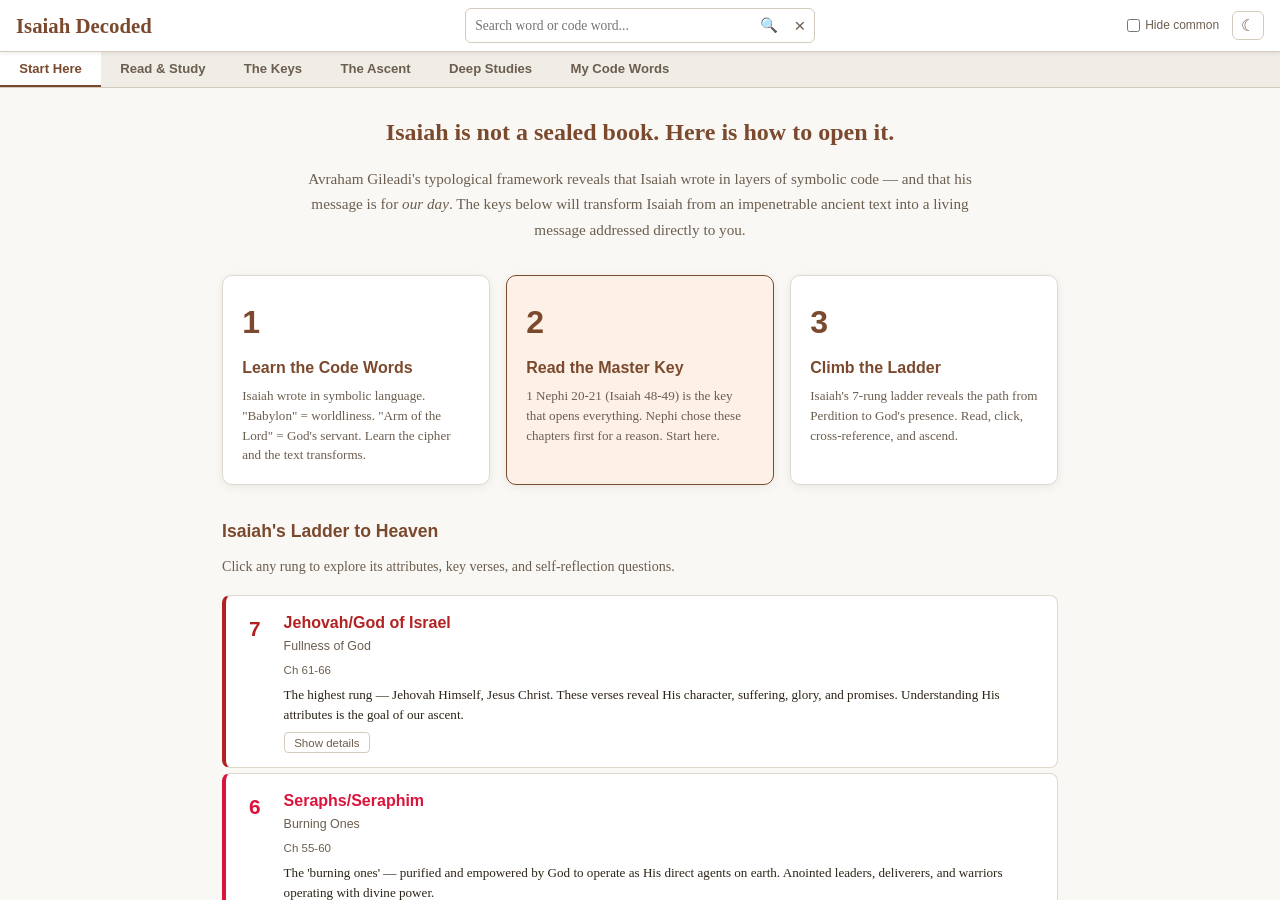
==== index.html @ 514c0305 "Add mobile responsive layout with slide-up sidebar - Sidebar becomes a slide-up panel from bottom on" ====
<!DOCTYPE html>
<html lang="en">
<head>
  <meta charset="UTF-8">
  <meta name="viewport" content="width=device-width, initial-scale=1.0">
  <title>Isaiah Decoded - Interactive Study Tool</title>
  <link rel="stylesheet" href="styles.css">
</head>
<body>
  <header>
    <div class="header-left">
      <h1>Isaiah Decoded</h1>
    </div>
    <div class="header-center">
      <div class="search-box">
        <input type="text" id="searchInput" placeholder="Search word or code word..." autocomplete="off">
        <button id="searchBtn" title="Search">&#x1F50D;</button>
        <button id="clearSearchBtn" title="Clear" class="clear-btn">&times;</button>
      </div>
    </div>
    <div class="header-right">
      <label class="toggle-label"><input type="checkbox" id="hideCommonWords"> Hide common</label>
      <button id="darkModeBtn" title="Toggle dark mode">&#x263E;</button>
    </div>
  </header>

  <nav class="tab-bar">
    <button class="tab-btn active" data-tab="start">Start Here</button>
    <button class="tab-btn" data-tab="study">Read & Study</button>
    <button class="tab-btn" data-tab="keys">The Keys</button>
    <button class="tab-btn" data-tab="ascent">The Ascent</button>
    <button class="tab-btn" data-tab="deep">Deep Studies</button>
    <button class="tab-btn" data-tab="codewords">My Code Words</button>
  </nav>

  <!-- ===== TAB 1: START HERE ===== -->
  <div class="tab-content" id="tab-start">
    <div class="start-container">
      <div class="welcome-hero">
        <h2>Isaiah is not a sealed book. Here is how to open it.</h2>
        <p>Avraham Gileadi's typological framework reveals that Isaiah wrote in layers of symbolic code — and that his message is for <em>our day</em>. The keys below will transform Isaiah from an impenetrable ancient text into a living message addressed directly to you.</p>
      </div>

      <div class="path-cards">
        <a href="#keys/decoder" class="path-card">
          <div class="pc-number">1</div>
          <div class="pc-title">Learn the Code Words</div>
          <div class="pc-desc">Isaiah wrote in symbolic language. "Babylon" = worldliness. "Arm of the Lord" = God's servant. Learn the cipher and the text transforms.</div>
        </a>
        <a href="#keys/master" class="path-card highlight-card">
          <div class="pc-number">2</div>
          <div class="pc-title">Read the Master Key</div>
          <div class="pc-desc">1 Nephi 20-21 (Isaiah 48-49) is the key that opens everything. Nephi chose these chapters first for a reason. Start here.</div>
        </a>
        <a href="#study" class="path-card">
          <div class="pc-number">3</div>
          <div class="pc-title">Climb the Ladder</div>
          <div class="pc-desc">Isaiah's 7-rung ladder reveals the path from Perdition to God's presence. Read, click, cross-reference, and ascend.</div>
        </a>
      </div>

      <h3 class="section-title">Isaiah's Ladder to Heaven</h3>
      <p class="section-desc">Click any rung to explore its attributes, key verses, and self-reflection questions.</p>
      <div id="ladderContainer"></div>

      <div class="reading-order">
        <h3 class="section-title">Suggested Reading Order</h3>
        <ol>
          <li><a href="#study/ch/48"><strong>Isaiah 48-49</strong></a> — The Master Key (read with <a href="#keys/master">1 Nephi 20-21 annotations</a>)</li>
          <li><a href="#study/ch/1"><strong>Isaiah 1 and 6</strong></a> — The indictment and the throne vision</li>
          <li><a href="#study/ch/53"><strong>Isaiah 53</strong></a> — The suffering Servant / Atonement</li>
          <li><a href="#study/ch/48"><strong>The rest of Rung 5</strong></a> (Ch 48-54) — The Servant Songs and gathering</li>
          <li><strong>Expand outward</strong> from Rung 5 — forward to Rungs 6-7, backward to Rungs 4-1</li>
        </ol>
      </div>
    </div>
  </div>

  <!-- ===== TAB 2: READ & STUDY ===== -->
  <div class="tab-content" id="tab-study" style="display:none;">
    <div class="study-layout">
      <nav class="chapter-nav">
        <div class="nav-header">Ch</div>
        <div id="chapterList" class="chapter-list"></div>
      </nav>
      <main id="readingPanel" class="reading-panel">
        <h2 id="chapterTitle" class="chapter-title">Isaiah 1</h2>
        <div id="rungBadge" class="rung-badge" style="display:none;"></div>
        <div id="versesContainer" class="verses-container"></div>
        <div id="highlightToolbar" class="highlight-toolbar"></div>
      </main>
      <div class="sidebar-resize-handle" id="sidebarResizeHandle"></div>
      <aside class="concordance-panel" id="concordancePanelAside">
        <div class="sidebar-tabs">
          <button class="sidebar-tab active" data-panel="concordance" onclick="switchSidebarTab('concordance')">Concordance</button>
          <button class="sidebar-tab" data-panel="groups" onclick="switchSidebarTab('groups')">Groups</button>
          <button class="sidebar-tab" data-panel="codewords" onclick="switchSidebarTab('codewords')">Code Words</button>
        </div>
        <div id="sidebarConcordance" class="sidebar-panel-content">
          <div id="concordanceIntro" class="concordance-intro">
            <p>Click any <strong>word</strong> to find every occurrence in Isaiah.</p>
            <p>Click a <strong>verse number</strong> to see cross-references.</p>
          </div>
          <div id="concordanceResults" class="concordance-results" style="display:none;">
            <div class="results-summary">
              <span id="resultWord" class="result-word"></span>
              <span id="resultCount" class="result-count"></span>
            </div>
            <div id="resultsList" class="results-list"></div>
          </div>
        </div>
        <div id="sidebarGroups" class="sidebar-panel-content" style="display:none;">
          <div id="grouperPanel" class="grouper-panel"></div>
        </div>
        <div id="sidebarCodeWords" class="sidebar-panel-content" style="display:none;">
          <div id="sidebarCodeWordsContent"></div>
        </div>
      </aside>
    </div>
  </div>

  <!-- ===== TAB 3: THE KEYS ===== -->
  <div class="tab-content" id="tab-keys" style="display:none;">
    <div class="keys-nav">
      <button class="keys-btn active" data-section="master" onclick="showKeysSection('master')">The Master Key</button>
      <button class="keys-btn" data-section="howto" onclick="showKeysSection('howto')">How to Read Isaiah</button>
      <button class="keys-btn" data-section="kings" onclick="showKeysSection('kings')">Kings & Queens</button>
      <button class="keys-btn" data-section="decoder" onclick="showKeysSection('decoder')">Code Words</button>
      <button class="keys-btn" data-section="mynotes" onclick="showKeysSection('mynotes')">My Keys & Notes</button>
    </div>
    <div class="keys-content">
      <div id="keys-master" class="keys-section"></div>
      <div id="keys-howto" class="keys-section" style="display:none;"></div>
      <div id="keys-kings" class="keys-section" style="display:none;"></div>
      <div id="keys-decoder" class="keys-section" style="display:none;"></div>
      <div id="keys-mynotes" class="keys-section" style="display:none;"></div>
    </div>
  </div>

  <!-- ===== TAB 4: THE ASCENT ===== -->
  <div class="tab-content" id="tab-ascent" style="display:none;">
    <div class="ascent-container">
      <h2 class="ascent-title">The Code of Spiritual Ascension</h2>
      <p class="ascent-subtitle">Three parallel paths to the top of Isaiah's Ladder: the Covenant Path, the Beatitudes, and the Christlike Attributes of D&C 4:6. They are the same ascending path from different angles.</p>
      <div id="ascentContainer"></div>
    </div>
  </div>

  <!-- ===== TAB 5: DEEP STUDIES ===== -->
  <div class="tab-content" id="tab-deep" style="display:none;">
    <div class="deep-container">
      <h2 class="deep-title">Deep Studies</h2>
      <p class="deep-subtitle">Thematic explorations of Isaiah's major teachings. Click to expand.</p>
      <div id="studiesContainer"></div>
    </div>
  </div>

  <!-- ===== TAB 6: MY CODE WORDS ===== -->
  <div class="tab-content" id="tab-codewords" style="display:none;">
    <div class="codewords-container">
      <h2 class="cw-title">My Code Words</h2>
      <p class="cw-subtitle">Manage code word substitutions. When "Decode" is active in the Read & Study tab, these words are replaced in the scripture text with their decoded meanings. Custom entries override Gileadi defaults.</p>
      <div id="codeWordsTabContent"></div>
    </div>
  </div>

  <!-- Mobile sidebar toggle -->
  <button id="mobileSidebarBtn" onclick="toggleMobileSidebar()" title="Open sidebar" style="display:none;position:fixed;bottom:12px;right:12px;z-index:600;width:50px;height:50px;border-radius:50%;background:#7b4a2e;color:#fff;border:none;box-shadow:0 3px 12px rgba(0,0,0,0.3);cursor:pointer;font-size:1.3rem;align-items:center;justify-content:center;">&#9776;</button>

  <!-- Scripts -->
  <script src="data/isaiah-data.js"></script>
  <script src="data/code-words.js"></script>
  <script src="data/ladder.js"></script>
  <script src="data/ascent.js"></script>
  <script src="data/kings-queens.js"></script>
  <script src="data/cross-refs.js"></script>
  <script src="data/studies.js"></script>
  <script src="data/default-highlights.js"></script>
  <script src="modules/tab-router.js"></script>
  <script src="modules/concordance.js"></script>
  <script src="modules/code-overlay.js"></script>
  <script src="modules/ladder-viz.js"></script>
  <script src="modules/ascent-viz.js"></script>
  <script src="modules/study-renderer.js"></script>
  <script src="modules/highlighter.js"></script>
  <script src="modules/grouper.js"></script>
  <script src="modules/decoder.js"></script>
  <script src="app.js"></script>
</body>
</html>
---- styles.css ----
/* ===== RESET & CSS VARIABLES ===== */
*, *::before, *::after { box-sizing: border-box; margin: 0; padding: 0; }

:root {
  --bg: #faf8f5; --bg-panel: #ffffff; --bg-nav: #f0ece6; --bg-hover: #e8e2d8;
  --bg-active: #d4cbbf; --bg-highlight: #fff3cd; --bg-result-hover: #f5f0e8;
  --text: #2c2417; --text-muted: #6b5e4f; --text-verse-num: #8b7355;
  --border: #d4cbbf; --accent: #7b4a2e; --accent-light: #a06840; --accent-bg: #fdf0e6;
  --word-hover: #e8d5c0; --word-active: #d4a574; --word-highlight: #f0c87030;
  --scrollbar: #c4b8a8; --shadow: rgba(44,36,23,0.1);
  --card-bg: #fff; --card-border: #e0d8cc; --card-shadow: 0 2px 8px rgba(44,36,23,0.08);
  --search-bg: #fff; --tab-bg: #f0ece6;
}

body.dark-mode {
  --bg: #1a1a2e; --bg-panel: #16213e; --bg-nav: #0f3460; --bg-hover: #1a3a6a;
  --bg-active: #245090; --bg-highlight: #3a3000; --bg-result-hover: #1a2a4e;
  --text: #e0d8cc; --text-muted: #9a8e7e; --text-verse-num: #7a9ec2;
  --border: #2a3a5e; --accent: #e09050; --accent-light: #f0a060; --accent-bg: #2a2010;
  --word-hover: #2a3a5e; --word-active: #e09050; --word-highlight: #e0905030;
  --scrollbar: #3a4a6e; --shadow: rgba(0,0,0,0.3);
  --card-bg: #16213e; --card-border: #2a3a5e; --card-shadow: 0 2px 8px rgba(0,0,0,0.2);
  --search-bg: #1a2a4e; --tab-bg: #0f3460;
}

html { font-size: 16px; }
body { font-family: 'Georgia','Times New Roman',serif; background: var(--bg); color: var(--text); line-height: 1.7; height: 100vh; overflow: hidden; display: flex; flex-direction: column; }
a { color: var(--accent); text-decoration: none; }
a:hover { text-decoration: underline; }

/* ===== HEADER ===== */
header { display: flex; align-items: center; justify-content: space-between; padding: 0.5rem 1rem; background: var(--bg-panel); border-bottom: 1px solid var(--border); box-shadow: 0 1px 4px var(--shadow); z-index: 100; flex-shrink: 0; gap: 0.8rem; }
.header-left h1 { font-size: 1.3rem; color: var(--accent); white-space: nowrap; }
.header-center { flex: 1; max-width: 350px; }
.search-box { display: flex; align-items: center; background: var(--search-bg); border: 1px solid var(--border); border-radius: 6px; overflow: hidden; }
.search-box input { flex: 1; border: none; outline: none; padding: 0.4rem 0.6rem; font-family: inherit; font-size: 0.85rem; background: transparent; color: var(--text); }
.search-box button { background: none; border: none; padding: 0.35rem 0.5rem; cursor: pointer; font-size: 0.9rem; color: var(--text-muted); }
.search-box button:hover { color: var(--accent); }
.clear-btn { font-size: 1.2rem !important; }
.header-right { display: flex; align-items: center; gap: 0.8rem; flex-shrink: 0; }
.toggle-label { display: flex; align-items: center; gap: 0.3rem; font-size: 0.75rem; color: var(--text-muted); cursor: pointer; font-family: -apple-system,BlinkMacSystemFont,'Segoe UI',sans-serif; white-space: nowrap; }
#darkModeBtn { background: none; border: 1px solid var(--border); border-radius: 6px; padding: 0.25rem 0.5rem; cursor: pointer; font-size: 1rem; color: var(--text-muted); }
#darkModeBtn:hover { color: var(--accent); border-color: var(--accent); }

/* ===== TAB BAR ===== */
.tab-bar { display: flex; background: var(--tab-bg); border-bottom: 1px solid var(--border); flex-shrink: 0; overflow-x: auto; }
.tab-btn { padding: 0.55rem 1.2rem; border: none; background: none; cursor: pointer; font-family: -apple-system,BlinkMacSystemFont,'Segoe UI',sans-serif; font-size: 0.82rem; font-weight: 600; color: var(--text-muted); border-bottom: 2px solid transparent; white-space: nowrap; transition: all 0.2s; }
.tab-btn:hover { color: var(--accent); background: var(--bg-hover); }
.tab-btn.active { color: var(--accent); border-bottom-color: var(--accent); background: var(--bg-panel); }

/* ===== TAB CONTENT ===== */
.tab-content { flex: 1; overflow-y: auto; }
.tab-content::-webkit-scrollbar { width: 8px; }
.tab-content::-webkit-scrollbar-thumb { background: var(--scrollbar); border-radius: 4px; }

/* ===== SHARED COMPONENTS ===== */
.section-title { font-family: -apple-system,BlinkMacSystemFont,'Segoe UI',sans-serif; font-size: 1.1rem; color: var(--accent); margin: 1.5rem 0 0.5rem; }
.section-desc { font-size: 0.88rem; color: var(--text-muted); margin-bottom: 1rem; }
.ref-tag { display: inline-block; font-family: -apple-system,BlinkMacSystemFont,'Segoe UI',sans-serif; font-size: 0.72rem; padding: 0.15rem 0.4rem; background: var(--accent-bg); color: var(--accent); border-radius: 3px; margin: 0.15rem; }
.verse-link { font-family: -apple-system,BlinkMacSystemFont,'Segoe UI',sans-serif; font-size: 0.78rem; color: var(--accent); display: inline-block; margin: 0.15rem 0.3rem; }
.verse-link:hover { text-decoration: underline; }

/* ===== TAB 1: START HERE ===== */
.start-container { max-width: 900px; margin: 0 auto; padding: 1.5rem 2rem 3rem; }
.welcome-hero { text-align: center; margin-bottom: 2rem; }
.welcome-hero h2 { font-size: 1.5rem; color: var(--accent); margin-bottom: 0.8rem; }
.welcome-hero p { font-size: 0.95rem; color: var(--text-muted); max-width: 700px; margin: 0 auto; }

.path-cards { display: grid; grid-template-columns: repeat(3, 1fr); gap: 1rem; margin-bottom: 2rem; }
.path-card { display: block; background: var(--card-bg); border: 1px solid var(--card-border); border-radius: 10px; padding: 1.2rem; text-decoration: none; color: var(--text); box-shadow: var(--card-shadow); transition: transform 0.2s, box-shadow 0.2s; }
.path-card:hover { transform: translateY(-2px); box-shadow: 0 4px 16px var(--shadow); text-decoration: none; }
.path-card.highlight-card { border-color: var(--accent); background: var(--accent-bg); }
.pc-number { font-family: -apple-system,BlinkMacSystemFont,'Segoe UI',sans-serif; font-size: 2rem; font-weight: 800; color: var(--accent); }
.pc-title { font-family: -apple-system,BlinkMacSystemFont,'Segoe UI',sans-serif; font-size: 0.95rem; font-weight: 700; margin: 0.3rem 0; }
.pc-desc { font-size: 0.82rem; color: var(--text-muted); line-height: 1.5; }

.reading-order { margin-top: 1.5rem; }
.reading-order ol { padding-left: 1.5rem; font-size: 0.9rem; line-height: 2; }

/* ===== LADDER VISUALIZATION ===== */
.ladder-container { display: flex; flex-direction: column; gap: 0.3rem; }
.ladder-rung { display: flex; align-items: flex-start; gap: 0.8rem; padding: 0.8rem; background: var(--card-bg); border: 1px solid var(--card-border); border-left: 4px solid var(--rung-color); border-radius: 8px; cursor: default; }
.rung-number { font-family: -apple-system,BlinkMacSystemFont,'Segoe UI',sans-serif; font-size: 1.3rem; font-weight: 800; color: var(--rung-color); min-width: 2rem; text-align: center; padding-top: 0.15rem; }
.rung-body { flex: 1; }
.rung-title { font-family: -apple-system,BlinkMacSystemFont,'Segoe UI',sans-serif; font-size: 1rem; font-weight: 700; color: var(--rung-color); }
.rung-subtitle { font-family: -apple-system,BlinkMacSystemFont,'Segoe UI',sans-serif; font-size: 0.78rem; color: var(--text-muted); }
.rung-chapters { font-family: -apple-system,BlinkMacSystemFont,'Segoe UI',sans-serif; font-size: 0.72rem; color: var(--text-muted); margin-top: 0.2rem; }
.rung-theme { font-size: 0.82rem; margin-top: 0.3rem; color: var(--text); line-height: 1.5; }
.rung-details { margin-top: 0.8rem; padding-top: 0.8rem; border-top: 1px solid var(--border); }
.rung-section { margin-bottom: 0.8rem; }
.rung-section h4 { font-family: -apple-system,BlinkMacSystemFont,'Segoe UI',sans-serif; font-size: 0.8rem; font-weight: 700; color: var(--accent); margin-bottom: 0.3rem; }
.rung-section ul { padding-left: 1.2rem; font-size: 0.82rem; line-height: 1.6; }
.reflection-list { font-style: italic; color: var(--text-muted); }
.rung-expand-btn { background: none; border: 1px solid var(--border); border-radius: 4px; padding: 0.2rem 0.6rem; font-size: 0.72rem; color: var(--text-muted); cursor: pointer; margin-top: 0.5rem; font-family: -apple-system,BlinkMacSystemFont,'Segoe UI',sans-serif; }
.rung-expand-btn:hover { color: var(--accent); border-color: var(--accent); }
.rung-connector { display: none; }

/* ===== TAB 2: READ & STUDY ===== */
.study-layout { display: flex; height: 100%; }
.chapter-nav { width: 55px; background: var(--bg-nav); border-right: 1px solid var(--border); display: flex; flex-direction: column; flex-shrink: 0; }
.nav-header { padding: 0.4rem; text-align: center; font-family: -apple-system,BlinkMacSystemFont,'Segoe UI',sans-serif; font-size: 0.65rem; font-weight: 600; text-transform: uppercase; color: var(--text-muted); border-bottom: 1px solid var(--border); }
.chapter-list { overflow-y: auto; flex: 1; padding: 0.2rem; }
.chapter-list::-webkit-scrollbar { width: 3px; }
.chapter-list::-webkit-scrollbar-thumb { background: var(--scrollbar); border-radius: 2px; }
.chapter-btn { display: flex; align-items: center; justify-content: center; gap: 0.2rem; width: 100%; padding: 0.3rem 0; text-align: center; background: none; border: none; border-radius: 3px; cursor: pointer; font-family: -apple-system,BlinkMacSystemFont,'Segoe UI',sans-serif; font-size: 0.8rem; color: var(--text); transition: all 0.15s; }
.chapter-btn:hover { background: var(--bg-hover); }
.chapter-btn.active { background: var(--accent); color: #fff; font-weight: 700; }
.rung-dot { width: 6px; height: 6px; border-radius: 50%; flex-shrink: 0; }
.reading-panel { flex: 1; overflow-y: auto; padding: 1.2rem 2rem; scroll-behavior: smooth; }
.reading-panel::-webkit-scrollbar { width: 8px; }
.reading-panel::-webkit-scrollbar-thumb { background: var(--scrollbar); border-radius: 4px; }
.chapter-title { font-size: 1.4rem; color: var(--accent); margin-bottom: 0.3rem; }
.rung-badge { font-family: -apple-system,BlinkMacSystemFont,'Segoe UI',sans-serif; font-size: 0.65rem; padding: 0.15rem 0.5rem; border-radius: 10px; font-weight: 600; cursor: pointer; display: inline-block; margin: 0.1rem 0.1rem; transition: all 0.15s; }
.rung-badge:hover { opacity: 0.85; transform: scale(1.05); }
.rung-primary { color: #fff; }
.rung-secondary { background: transparent; border: 1.5px solid; }
#rungBadge { margin-bottom: 0.8rem; line-height: 2; }

/* Chiasm badge */
.chiasm-badge { display: inline-block; font-family: -apple-system,BlinkMacSystemFont,'Segoe UI',sans-serif; font-size: 0.68rem; padding: 0.15rem 0.5rem; background: var(--bg-nav); border: 1px solid var(--border); border-radius: 10px; margin: 0.1rem; color: var(--text-muted); cursor: default; }
.chiasm-section { font-weight: 800; color: var(--accent); }
.chiasm-theme { font-style: italic; }

/* Rung keyword highlighting */
.word.rung-hl { background: color-mix(in srgb, var(--rung-hl-color) 25%, transparent); border-bottom: 2px solid var(--rung-hl-color); border-radius: 2px; }

/* Concordance mode button */
.hl-concordance-btn { border-color: var(--accent) !important; }
.hl-concordance-btn.active { background: var(--accent) !important; color: #fff !important; border-color: var(--accent) !important; }
.verses-container { max-width: none; margin-right: 80px; }
.verse { margin-bottom: 0.2rem; padding: 0.15rem 0.3rem; border-radius: 4px; transition: background 0.2s; }
.verse:hover { background: var(--bg-result-hover); }
.verse.highlighted { background: var(--bg-highlight); border-left: 3px solid var(--accent); padding-left: 0.5rem; }
.verse-num { font-family: -apple-system,BlinkMacSystemFont,'Segoe UI',sans-serif; font-size: 0.65rem; font-weight: 700; color: var(--text-verse-num); vertical-align: super; margin-right: 0.15rem; cursor: pointer; }
.verse-num:hover { color: var(--accent); }
.word { cursor: pointer; border-radius: 2px; padding: 0 1px; transition: background 0.1s; }
.word:hover { background: var(--word-hover); }
.word.selected { background: var(--word-active); color: #fff; border-radius: 3px; padding: 0 3px; }

/* Mobile sidebar toggle button */
.mobile-sidebar-toggle { display: none; position: fixed; bottom: 12px; right: 12px; z-index: 600; width: 50px; height: 50px; border-radius: 50%; background: var(--accent); color: #fff; border: none; box-shadow: 0 3px 12px rgba(0,0,0,0.3); cursor: pointer; font-size: 1.3rem; align-items: center; justify-content: center; transition: transform 0.2s; }
.mobile-sidebar-toggle:active { transform: scale(0.9); }
.mobile-sidebar-toggle.open { background: #c62828; }

/* Mobile sidebar close button */
.mobile-sidebar-close { display: none; }
@media (max-width: 850px) {
  .mobile-sidebar-close { display: block; position: absolute; top: 8px; right: 12px; background: none; border: none; font-size: 1.5rem; color: var(--text-muted); cursor: pointer; z-index: 10; }
}

/* Sidebar resize handle */
.sidebar-resize-handle { width: 5px; cursor: col-resize; background: var(--border); flex-shrink: 0; transition: background 0.15s; position: relative; z-index: 10; }
.sidebar-resize-handle:hover, .sidebar-resize-handle.dragging { background: var(--accent); width: 5px; }
.sidebar-resize-handle::after { content: ''; position: absolute; top: 50%; left: -4px; right: -4px; height: 40px; transform: translateY(-50%); }

.concordance-panel { width: 380px; min-width: 200px; max-width: 700px; background: var(--bg-panel); border-left: 1px solid var(--border); display: flex; flex-direction: column; flex-shrink: 0; }

/* Sidebar tabs */
.sidebar-tabs { display: flex; border-bottom: 1px solid var(--border); background: var(--bg-nav); flex-shrink: 0; }
.sidebar-tab { flex: 1; padding: 0.45rem 0.3rem; border: none; background: none; cursor: pointer; font-family: -apple-system,BlinkMacSystemFont,'Segoe UI',sans-serif; font-size: 0.72rem; font-weight: 600; color: var(--text-muted); border-bottom: 2px solid transparent; transition: all 0.15s; white-space: nowrap; }
.sidebar-tab:hover { color: var(--accent); background: var(--bg-hover); }
.sidebar-tab.active { color: var(--accent); border-bottom-color: var(--accent); background: var(--bg-panel); }
.sidebar-panel-content { flex: 1; overflow-y: auto; display: flex; flex-direction: column; }
.sidebar-panel-content::-webkit-scrollbar { width: 5px; }
.sidebar-panel-content::-webkit-scrollbar-thumb { background: var(--scrollbar); border-radius: 3px; }
.concordance-intro { padding: 1rem; color: var(--text-muted); font-size: 0.85rem; }
.concordance-results { flex: 1; overflow-y: auto; }
.concordance-results::-webkit-scrollbar { width: 5px; }
.concordance-results::-webkit-scrollbar-thumb { background: var(--scrollbar); border-radius: 3px; }
.results-summary { padding: 0.6rem 0.8rem; border-bottom: 1px solid var(--border); background: var(--accent-bg); display: flex; align-items: baseline; gap: 0.4rem; position: sticky; top: 0; z-index: 5; }
.result-word { font-size: 1.1rem; font-weight: 700; color: var(--accent); }
.result-count { font-size: 0.75rem; color: var(--text-muted); font-family: -apple-system,BlinkMacSystemFont,'Segoe UI',sans-serif; }
.results-list { padding: 0.3rem 0; }
.result-chapter-heading { font-family: -apple-system,BlinkMacSystemFont,'Segoe UI',sans-serif; font-size: 0.7rem; font-weight: 700; text-transform: uppercase; letter-spacing: 0.04em; color: var(--text-muted); padding: 0.3rem 0.8rem 0.15rem; background: var(--bg); }
.result-item { padding: 0.4rem 0.8rem; border-bottom: 1px solid var(--border); cursor: pointer; transition: background 0.15s; font-size: 0.82rem; line-height: 1.5; }
.result-item:hover { background: var(--bg-result-hover); }
.result-ref { font-family: -apple-system,BlinkMacSystemFont,'Segoe UI',sans-serif; font-weight: 700; color: var(--accent); font-size: 0.75rem; margin-right: 0.3rem; white-space: nowrap; }
.result-text mark { background: var(--word-active); color: #fff; border-radius: 2px; padding: 0 2px; }

/* Cross-reference items */
.crossref-item { padding: 0.6rem 0.8rem !important; }
.crossref-ref { font-family: -apple-system,BlinkMacSystemFont,'Segoe UI',sans-serif; font-weight: 700; color: var(--accent); font-size: 0.8rem; margin-bottom: 0.2rem; }
.crossref-text { font-size: 0.82rem; line-height: 1.5; color: var(--text); margin-bottom: 0.2rem; }
.crossref-note { font-size: 0.75rem; color: var(--text-muted); font-style: italic; }

/* Custom chapter tooltip */
.chapter-tooltip { position: fixed; z-index: 9999; background: var(--bg-panel); border: 2px solid var(--accent); border-radius: 10px; padding: 0.7rem 0.9rem; max-width: 320px; box-shadow: 0 6px 24px rgba(0,0,0,0.2); font-size: 0.82rem; line-height: 1.5; pointer-events: none; display: none; }
.chapter-tooltip strong { font-size: 0.9rem; color: var(--accent); }
.tip-chiasm { font-family: -apple-system,BlinkMacSystemFont,'Segoe UI',sans-serif; font-size: 0.72rem; color: var(--accent); font-weight: 600; margin: 0.3rem 0 0.2rem; padding: 0.15rem 0.4rem; background: var(--accent-bg); border-radius: 4px; display: inline-block; }
.tip-heading { font-size: 0.8rem; color: var(--text); margin: 0.3rem 0; line-height: 1.4; }
.tip-rungs { margin-top: 0.3rem; display: flex; flex-wrap: wrap; gap: 0.2rem; }
.tip-rung { font-family: -apple-system,BlinkMacSystemFont,'Segoe UI',sans-serif; font-size: 0.6rem; padding: 0.1rem 0.3rem; border: 1px solid; border-radius: 3px; white-space: nowrap; }

/* Code Word Card */
.code-word-card { padding: 0.7rem 0.8rem; background: var(--accent-bg); border-bottom: 2px solid var(--accent); }
.cwc-header { font-family: -apple-system,BlinkMacSystemFont,'Segoe UI',sans-serif; font-size: 0.65rem; font-weight: 700; text-transform: uppercase; letter-spacing: 0.06em; color: var(--accent); margin-bottom: 0.2rem; }
.cwc-term { font-size: 1rem; font-weight: 700; color: var(--text); }
.cwc-decoded { font-size: 0.82rem; color: var(--text-muted); margin: 0.2rem 0; }
.cwc-verses { margin-top: 0.3rem; }
.cwc-gileadi { font-family: -apple-system,BlinkMacSystemFont,'Segoe UI',sans-serif; font-size: 0.65rem; color: var(--accent-light); font-style: italic; margin-top: 0.3rem; }

/* ===== TAB 3: THE KEYS ===== */
.keys-nav { display: flex; gap: 0.5rem; padding: 0.7rem 1.5rem; background: var(--bg-nav); border-bottom: 1px solid var(--border); }
.keys-btn { padding: 0.4rem 1rem; border: 1px solid var(--border); border-radius: 20px; background: none; cursor: pointer; font-family: -apple-system,BlinkMacSystemFont,'Segoe UI',sans-serif; font-size: 0.8rem; color: var(--text-muted); transition: all 0.2s; }
.keys-btn:hover { border-color: var(--accent); color: var(--accent); }
.keys-btn.active { background: var(--accent); color: #fff; border-color: var(--accent); }
.keys-content { padding: 1.5rem 2rem 3rem; max-width: 950px; margin: 0 auto; }

/* Master Key */
.mk-intro { margin-bottom: 1.5rem; font-size: 0.9rem; line-height: 1.7; }
.mk-intro p { margin-bottom: 0.5rem; }
.mk-chapter-title { font-size: 1.3rem; color: var(--accent); margin: 1.5rem 0 0.8rem; }
.mk-aka { font-size: 0.85rem; color: var(--text-muted); font-weight: 400; }
.mk-verse { padding: 0.5rem 0.8rem; border-bottom: 1px solid var(--border); cursor: pointer; transition: background 0.15s; }
.mk-verse:hover { background: var(--bg-result-hover); }
.mk-verse.has-refs { border-left: 3px solid var(--accent); }
.mk-vnum { font-family: -apple-system,BlinkMacSystemFont,'Segoe UI',sans-serif; font-size: 0.7rem; font-weight: 700; color: var(--text-verse-num); vertical-align: super; margin-right: 0.15rem; }
.mk-annotations { display: none; margin-top: 0.5rem; padding-top: 0.5rem; border-top: 1px dashed var(--border); }
.mk-verse.expanded .mk-annotations { display: block; }
.mk-ref { font-size: 0.82rem; margin-bottom: 0.4rem; line-height: 1.5; }

/* Kings & Queens */
.kq-thesis { font-size: 0.95rem; line-height: 1.7; margin-bottom: 1.5rem; padding: 1rem; background: var(--accent-bg); border-radius: 8px; border-left: 4px solid var(--accent); }
.kq-section-title { font-family: -apple-system,BlinkMacSystemFont,'Segoe UI',sans-serif; font-size: 1.1rem; color: var(--accent); margin: 1.5rem 0 0.8rem; }
.kq-foundation { display: flex; flex-direction: column; gap: 0.8rem; }
.kq-verse-card { padding: 0.8rem; background: var(--card-bg); border: 1px solid var(--card-border); border-radius: 8px; }
.kq-ref { font-family: -apple-system,BlinkMacSystemFont,'Segoe UI',sans-serif; font-weight: 700; color: var(--accent); font-size: 0.85rem; margin-bottom: 0.3rem; }
.kq-explanation { font-size: 0.85rem; line-height: 1.6; }

.kq-parables { display: grid; gap: 1rem; }
.parable-card { padding: 1rem; background: var(--card-bg); border: 1px solid var(--card-border); border-radius: 8px; box-shadow: var(--card-shadow); }
.pc-title { font-family: -apple-system,BlinkMacSystemFont,'Segoe UI',sans-serif; font-size: 1rem; font-weight: 700; color: var(--accent); }
.parable-card .pc-ref { font-family: -apple-system,BlinkMacSystemFont,'Segoe UI',sans-serif; font-size: 0.75rem; color: var(--text-muted); margin-bottom: 0.5rem; }
.pc-standard, .pc-royal, .pc-isaiah { font-size: 0.85rem; line-height: 1.6; margin-bottom: 0.5rem; }
.pc-royal { background: var(--accent-bg); padding: 0.5rem; border-radius: 4px; }

.kq-support { display: flex; flex-direction: column; gap: 0.5rem; margin-bottom: 1.5rem; }
.support-card { font-size: 0.85rem; padding: 0.5rem; border-left: 3px solid var(--accent); padding-left: 0.8rem; }
.kq-conclusion { font-size: 0.92rem; line-height: 1.7; padding: 1rem; background: var(--accent-bg); border-radius: 8px; margin-top: 1.5rem; font-style: italic; }

/* Code Word Decoder */
.decoder-controls { margin-bottom: 1rem; }
.decoder-search { width: 100%; padding: 0.5rem 0.8rem; border: 1px solid var(--border); border-radius: 6px; font-family: inherit; font-size: 0.9rem; background: var(--search-bg); color: var(--text); margin-bottom: 0.6rem; }
.decoder-search:focus { outline: none; border-color: var(--accent); }
.decoder-filters { display: flex; gap: 0.4rem; flex-wrap: wrap; }
.filter-pill { padding: 0.25rem 0.7rem; border: 1px solid var(--border); border-radius: 15px; background: none; cursor: pointer; font-family: -apple-system,BlinkMacSystemFont,'Segoe UI',sans-serif; font-size: 0.75rem; color: var(--text-muted); }
.filter-pill:hover { border-color: var(--accent); color: var(--accent); }
.filter-pill.active { background: var(--accent); color: #fff; border-color: var(--accent); }

.decoder-entry { border-bottom: 1px solid var(--border); padding: 0.5rem 0; }
.de-header { display: flex; align-items: center; gap: 0.5rem; cursor: pointer; padding: 0.3rem 0; }
.de-term { font-weight: 700; font-size: 0.9rem; color: var(--text); flex: 1; }
.de-cat { font-family: -apple-system,BlinkMacSystemFont,'Segoe UI',sans-serif; font-size: 0.65rem; padding: 0.1rem 0.4rem; background: var(--bg-nav); border-radius: 3px; color: var(--text-muted); text-transform: capitalize; }
.de-gileadi { font-family: -apple-system,BlinkMacSystemFont,'Segoe UI',sans-serif; font-size: 0.6rem; color: var(--accent); padding: 0.1rem 0.3rem; border: 1px solid var(--accent); border-radius: 3px; }
.de-decoded { font-size: 0.82rem; color: var(--text-muted); padding: 0.2rem 0; }
.de-details { display: none; padding: 0.3rem 0; }
.decoder-entry.expanded .de-details { display: block; }
.de-crossrefs { font-size: 0.78rem; color: var(--text-muted); margin-top: 0.3rem; }

/* ===== TAB 4: THE ASCENT ===== */
.ascent-container { max-width: 1000px; margin: 0 auto; padding: 1.5rem 2rem 3rem; }
.ascent-title { font-size: 1.4rem; color: var(--accent); text-align: center; }
.ascent-subtitle { font-size: 0.88rem; color: var(--text-muted); text-align: center; max-width: 700px; margin: 0.5rem auto 1.5rem; }

.ascent-promise { background: var(--accent-bg); padding: 1.2rem; border-radius: 10px; margin-bottom: 1.5rem; text-align: center; }
.ascent-promise h3 { font-family: -apple-system,BlinkMacSystemFont,'Segoe UI',sans-serif; font-size: 1rem; color: var(--accent); margin-bottom: 0.5rem; }
.ascent-promise p { font-size: 0.85rem; line-height: 1.6; max-width: 700px; margin: 0 auto; }
.promise-refs { margin-top: 0.5rem; }

.ascent-timeline { position: relative; padding-left: 2rem; }
.ascent-timeline::before { content: ''; position: absolute; left: 0.9rem; top: 0; bottom: 0; width: 3px; background: var(--border); border-radius: 2px; }

.ascent-stage { position: relative; margin-bottom: 0.8rem; }
.stage-dot { position: absolute; left: -1.35rem; top: 0.8rem; width: 14px; height: 14px; border-radius: 50%; background: var(--stage-color); border: 2px solid var(--bg); z-index: 1; }
.stage-card { background: var(--card-bg); border: 1px solid var(--card-border); border-left: 4px solid var(--stage-color); border-radius: 8px; overflow: hidden; }
.stage-header { display: flex; align-items: center; gap: 0.6rem; padding: 0.7rem 1rem; cursor: pointer; }
.stage-header:hover { background: var(--bg-hover); }
.stage-number { font-family: -apple-system,BlinkMacSystemFont,'Segoe UI',sans-serif; font-size: 0.7rem; font-weight: 700; color: var(--stage-color); min-width: 3rem; }
.stage-title { font-family: -apple-system,BlinkMacSystemFont,'Segoe UI',sans-serif; font-size: 0.95rem; font-weight: 700; color: var(--text); }
.stage-subtitle { font-size: 0.78rem; color: var(--text-muted); flex: 1; }
.stage-arrow { font-family: -apple-system,BlinkMacSystemFont,'Segoe UI',sans-serif; font-size: 1.1rem; color: var(--text-muted); }

.stage-content { padding: 0 1rem 1rem; }
.three-columns { display: grid; grid-template-columns: repeat(3, 1fr); gap: 0.8rem; margin-top: 0.5rem; }
.col { padding: 0.7rem; background: var(--bg); border-radius: 6px; }
.col h4 { font-family: -apple-system,BlinkMacSystemFont,'Segoe UI',sans-serif; font-size: 0.72rem; font-weight: 700; text-transform: uppercase; letter-spacing: 0.04em; color: var(--accent); margin-bottom: 0.3rem; }
.col h5 { font-family: -apple-system,BlinkMacSystemFont,'Segoe UI',sans-serif; font-size: 0.82rem; font-weight: 700; color: var(--text); margin-bottom: 0.3rem; }
.col p { font-size: 0.78rem; line-height: 1.5; color: var(--text-muted); }
.col-refs { margin-top: 0.3rem; }

.stage-warning { margin-top: 0.8rem; padding: 0.7rem; background: #fff3cd; border: 1px solid #ffc107; border-radius: 6px; font-size: 0.82rem; line-height: 1.5; font-weight: 500; }
body.dark-mode .stage-warning { background: #3a3000; border-color: #665500; }

.lucifer-section { margin-top: 2rem; padding: 1.5rem; background: var(--card-bg); border: 1px solid var(--card-border); border-radius: 10px; }
.lucifer-section h3 { font-family: -apple-system,BlinkMacSystemFont,'Segoe UI',sans-serif; font-size: 1.1rem; color: #B22222; margin-bottom: 0.8rem; }
.lucifer-section p { font-size: 0.85rem; line-height: 1.6; margin-bottom: 0.8rem; }
.lucifer-scriptures { display: flex; flex-direction: column; gap: 0.5rem; margin: 1rem 0; }
.lucifer-scripture { font-size: 0.82rem; padding: 0.4rem; background: var(--bg); border-radius: 4px; }
.lucifer-scripture em { color: var(--text-muted); }
.lucifer-lesson { font-size: 0.88rem; line-height: 1.6; padding: 0.8rem; background: #fce4ec; border-radius: 6px; margin: 1rem 0; font-weight: 500; }
body.dark-mode .lucifer-lesson { background: #3a1020; }

.ten-attributes { margin-top: 1rem; }
.ten-attributes h4 { font-family: -apple-system,BlinkMacSystemFont,'Segoe UI',sans-serif; font-size: 0.85rem; color: var(--accent); margin-bottom: 0.5rem; }
.attr-grid { display: grid; grid-template-columns: repeat(5, 1fr); gap: 0.4rem; }
.attr-item { font-family: -apple-system,BlinkMacSystemFont,'Segoe UI',sans-serif; font-size: 0.75rem; padding: 0.4rem; text-align: center; border-radius: 4px; }
.attr-item.had { background: #e8f5e9; color: #2e7d32; }
.attr-item.lacked { background: #ffebee; color: #c62828; font-weight: 700; }
body.dark-mode .attr-item.had { background: #1b3a1b; color: #66bb6a; }
body.dark-mode .attr-item.lacked { background: #3a1010; color: #ef5350; }

/* ===== TAB 5: DEEP STUDIES ===== */
.deep-container { max-width: 900px; margin: 0 auto; padding: 1.5rem 2rem 3rem; }
.deep-title { font-size: 1.4rem; color: var(--accent); }
.deep-subtitle { font-size: 0.88rem; color: var(--text-muted); margin-bottom: 1.5rem; }

.study-item { background: var(--card-bg); border: 1px solid var(--card-border); border-radius: 8px; margin-bottom: 0.6rem; overflow: hidden; }
.study-header { padding: 0.8rem 1rem; cursor: pointer; display: flex; align-items: flex-start; gap: 0.5rem; }
.study-header:hover { background: var(--bg-hover); }
.study-title { font-family: -apple-system,BlinkMacSystemFont,'Segoe UI',sans-serif; font-size: 0.95rem; font-weight: 700; color: var(--text); flex: 1; }
.study-summary { font-size: 0.78rem; color: var(--text-muted); flex: 2; }
.study-arrow { font-family: -apple-system,BlinkMacSystemFont,'Segoe UI',sans-serif; font-size: 1.1rem; color: var(--text-muted); }
.study-body { padding: 0 1rem 1rem; }
.study-section { margin-bottom: 0.8rem; }
.section-heading { font-family: -apple-system,BlinkMacSystemFont,'Segoe UI',sans-serif; font-size: 0.88rem; font-weight: 700; color: var(--accent); cursor: pointer; padding: 0.3rem 0; display: flex; justify-content: space-between; align-items: center; }
.section-heading:hover { color: var(--accent-light); }
.sec-arrow { font-size: 0.9rem; color: var(--text-muted); }
.section-content { padding: 0.3rem 0 0.5rem; }
.section-content p { font-size: 0.85rem; line-height: 1.6; margin-bottom: 0.5rem; }
.section-verses { margin-top: 0.3rem; }

/* ===== RESPONSIVE ===== */
@media (max-width: 1000px) {
  .concordance-panel { width: 300px; }
  .three-columns { grid-template-columns: 1fr; }
  .attr-grid { grid-template-columns: repeat(3, 1fr); }
}
@media (max-width: 850px) {
  header { flex-wrap: wrap; padding: 0.4rem 0.6rem; }
  .header-center { order: 3; flex: unset; width: 100%; max-width: 100%; }
  .path-cards { grid-template-columns: 1fr; }
  .reading-panel { padding: 0.8rem 1rem; }
  .keys-content { padding: 1rem; }
  .ascent-container, .deep-container, .start-container { padding: 1rem; }
  .verses-container { margin-right: 10px; }

  /* Mobile sidebar: slide-up panel */
  .sidebar-resize-handle { display: none; }
  .concordance-panel {
    position: fixed;
    bottom: 0;
    left: 0;
    right: 0;
    width: 100% !important;
    max-width: 100% !important;
    min-width: 100% !important;
    height: 55vh;
    z-index: 500;
    border-left: none;
    border-top: 2px solid var(--accent);
    border-radius: 16px 16px 0 0;
    box-shadow: 0 -4px 20px rgba(0,0,0,0.2);
    transform: translateY(100%);
    transition: transform 0.3s ease;
    display: flex !important;
  }
  .concordance-panel.mobile-open {
    transform: translateY(0);
  }

  /* Mobile sidebar toggle button */
  .mobile-sidebar-toggle {
    display: flex !important;
  }

  /* Adjust study layout */
  .study-layout { flex-direction: column; }
  .chapter-nav { width: 100%; flex-direction: row; height: auto; border-right: none; border-bottom: 1px solid var(--border); }
  .nav-header { display: none; }
  .chapter-list { display: flex; flex-direction: row; overflow-x: auto; padding: 0.2rem; gap: 0.1rem; }
  .chapter-list::-webkit-scrollbar { height: 3px; }
  .chapter-btn { min-width: 30px; padding: 0.3rem 0.1rem; font-size: 0.7rem; }
  .rung-dot { width: 4px; height: 4px; }

  /* Toolbar compact on mobile */
  .highlight-toolbar { padding: 0.2rem 0.4rem; }
  .hl-row { gap: 0.2rem; }
  .hl-mode-toggle, .hl-eraser-toggle { font-size: 0.58rem; padding: 0.15rem 0.3rem; }
  .hl-decode-btn { font-size: 0.58rem; padding: 0.15rem 0.3rem; }
  .hl-rung-label { font-size: 0.5rem; padding: 0 0.15rem; }
  .hl-rung-icon { font-size: 0.55rem; }
  .hl-btn { padding: 0.1rem 0.2rem; }
  .hl-btn-dot { width: 8px; height: 8px; }
  .hl-show-label { font-size: 0.58rem; }
  .hl-export-btn, .hl-import-btn { font-size: 0.55rem; padding: 0.1rem 0.25rem; }
}
@media (max-width: 550px) {
  .tab-btn { padding: 0.45rem 0.7rem; font-size: 0.72rem; }
  .chapter-nav { width: 40px; }
  .chapter-btn { font-size: 0.7rem; }
}

/* ===== HIGHLIGHT TOOLBAR ===== */
.highlight-toolbar { position: sticky; bottom: 0; z-index: 20; background: var(--bg-panel); border-top: 1px solid var(--border); box-shadow: 0 -2px 8px var(--shadow); padding: 0.25rem 0.5rem; }

.hl-row { display: flex; align-items: center; gap: 0.3rem; flex-wrap: wrap; }
.hl-row-tools { margin-bottom: 0.2rem; }
.hl-row-colors { }
.hl-spacer { flex: 1; }
.hl-divider { width: 1px; height: 18px; background: var(--border); margin: 0 0.15rem; flex-shrink: 0; }

/* Mode toggle — compact */
.hl-mode-toggle { font-family: -apple-system,BlinkMacSystemFont,'Segoe UI',sans-serif; font-size: 0.65rem; font-weight: 600; padding: 0.2rem 0.4rem; border: 1px solid var(--border); border-radius: 4px; background: none; color: var(--text-muted); cursor: pointer; transition: all 0.15s; display: flex; align-items: center; gap: 0.2rem; white-space: nowrap; }
.hl-mode-toggle:hover { border-color: var(--accent); color: var(--accent); }
.hl-mode-toggle.active { background: var(--accent); color: #fff; border-color: var(--accent); }
.hl-mode-icon { display: inline-block; width: 14px; height: 14px; }
.hl-icon-highlight { background: linear-gradient(transparent 40%, #f0c870 40%, #f0c870 85%, transparent 85%); border-radius: 1px; }
.hl-mode-toggle.active .hl-icon-highlight { background: linear-gradient(transparent 40%, rgba(255,255,255,0.5) 40%, rgba(255,255,255,0.5) 85%, transparent 85%); }
.hl-icon-underline { border-bottom: 2px solid currentColor; }
.hl-eraser-toggle { font-family: -apple-system,BlinkMacSystemFont,'Segoe UI',sans-serif; font-size: 0.65rem; font-weight: 600; padding: 0.2rem 0.4rem; border: 1px solid var(--border); border-radius: 4px; background: none; color: var(--text-muted); cursor: pointer; transition: all 0.15s; white-space: nowrap; }
.hl-eraser-toggle:hover { border-color: #c62828; color: #c62828; }
.hl-eraser-toggle.active { background: #c62828; color: #fff; border-color: #c62828; }

/* Color buttons with labels */
/* color buttons layout handled by hl-row-colors */
.hl-btn { position: relative; background: none; border: 2px solid transparent; border-radius: 5px; padding: 0.15rem 0.3rem; cursor: pointer; display: flex; align-items: center; gap: 0.2rem; transition: all 0.15s; }
.hl-btn:hover { border-color: var(--btn-color); background: color-mix(in srgb, var(--btn-color) 10%, transparent); }
.hl-btn.active { border-color: var(--btn-color); background: color-mix(in srgb, var(--btn-color) 15%, transparent); box-shadow: 0 0 0 1px var(--btn-color); }
.hl-btn-dot { width: 10px; height: 10px; border-radius: 50%; background: var(--btn-color); flex-shrink: 0; }
.hl-rung-icon { font-size: 0.7rem; line-height: 1; }
.hl-rung-label { font-family: -apple-system,BlinkMacSystemFont,'Segoe UI',sans-serif; font-size: 0.58rem; color: var(--btn-color); font-weight: 600; white-space: nowrap; border: 1px solid var(--btn-color); border-radius: 3px; padding: 0 0.2rem; }
.hl-btn.active .hl-rung-label { color: var(--btn-color); font-weight: 700; }
.hl-btn-label { font-family: -apple-system,BlinkMacSystemFont,'Segoe UI',sans-serif; font-size: 0.58rem; color: var(--text-muted); max-width: 50px; overflow: hidden; text-overflow: ellipsis; white-space: nowrap; cursor: pointer; }
.hl-btn-label:hover { color: var(--accent); }
.hl-btn.active .hl-btn-label { color: var(--btn-color); font-weight: 700; }
/* Hover pulse: highlight color applied */
.hl-btn.hl-hover-pulse { border-color: var(--btn-color); background: color-mix(in srgb, var(--btn-color) 25%, transparent); animation: hlPulse 0.8s ease infinite; }
@keyframes hlPulse { 0%, 100% { box-shadow: 0 0 0 0 color-mix(in srgb, var(--btn-color) 40%, transparent); } 50% { box-shadow: 0 0 0 4px color-mix(in srgb, var(--btn-color) 15%, transparent); } }
/* Hover pulse: underline color applied — shows underline indicator on the button */
.hl-btn.hl-hover-ul-pulse { border-color: var(--btn-color); border-bottom: 3px solid var(--btn-color); animation: ulPulse 0.8s ease infinite; }
@keyframes ulPulse { 0%, 100% { box-shadow: 0 0 0 0 color-mix(in srgb, var(--btn-color) 40%, transparent); } 50% { box-shadow: 0 0 0 4px color-mix(in srgb, var(--btn-color) 15%, transparent); } }
/* Both highlight AND underline on same button */
.hl-btn.hl-hover-pulse.hl-hover-ul-pulse { background: color-mix(in srgb, var(--btn-color) 25%, transparent); border-bottom: 3px solid var(--btn-color); }

/* Export/Import */
.hl-io-group { display: flex; gap: 0.2rem; flex-shrink: 0; }
.hl-export-btn, .hl-import-btn { font-family: -apple-system,BlinkMacSystemFont,'Segoe UI',sans-serif; font-size: 0.6rem; padding: 0.15rem 0.35rem; border: 1px solid var(--border); border-radius: 3px; background: none; color: var(--text-muted); cursor: pointer; transition: all 0.15s; white-space: nowrap; }
.hl-export-btn:hover, .hl-import-btn:hover { border-color: var(--accent); color: var(--accent); }

/* ===== HIGHLIGHT / UNDERLINE MARKS ===== */
/* Both can coexist on the same span */
.hl-mark { background-color: color-mix(in srgb, var(--hl-color) 30%, transparent); border-radius: 2px; padding: 0 1px; cursor: default; transition: background-color 0.15s; }
.hl-mark:hover { background-color: color-mix(in srgb, var(--hl-color) 50%, transparent); }
.ul-mark { border-bottom: 2.5px solid var(--ul-color, var(--hl-color)); padding-bottom: 1px; cursor: default; }
.ul-mark:hover { border-bottom-width: 3.5px; }
/* When BOTH highlight and underline are on same span */
.hl-mark.ul-mark { background-color: color-mix(in srgb, var(--hl-color) 30%, transparent); border-bottom: 2.5px solid var(--ul-color); }
.hl-mark.ul-mark:hover { background-color: color-mix(in srgb, var(--hl-color) 50%, transparent); border-bottom-width: 3.5px; }

body.dark-mode .hl-mark { background-color: color-mix(in srgb, var(--hl-color) 25%, transparent); }
body.dark-mode .hl-mark:hover { background-color: color-mix(in srgb, var(--hl-color) 40%, transparent); }

/* Show/hide toggles */
.hl-show-label { display: flex; align-items: center; gap: 0.2rem; font-family: -apple-system,BlinkMacSystemFont,'Segoe UI',sans-serif; font-size: 0.65rem; color: var(--text-muted); cursor: pointer; white-space: nowrap; }
.hl-show-label input { cursor: pointer; }

/* Decode button */
.hl-decode-btn { font-family: -apple-system,BlinkMacSystemFont,'Segoe UI',sans-serif; font-size: 0.65rem; font-weight: 600; padding: 0.2rem 0.4rem; border: 1px solid #ff6f00; border-radius: 4px; background: none; color: #ff6f00; cursor: pointer; transition: all 0.15s; white-space: nowrap; }
.hl-decode-btn:hover { background: #fff3e0; }
.hl-decode-btn.active { background: #ff6f00; color: #fff; border-color: #ff6f00; }
body.dark-mode .hl-decode-btn:hover { background: #3a2000; }

/* Decoded word in text */
.word.decoded-word { background: #fff3e0; border-bottom: 2px solid #ff6f00; border-radius: 2px; padding: 0 2px; font-style: italic; color: #e65100; }
body.dark-mode .word.decoded-word { background: #3a2000; color: #ffb74d; }

/* Group mode button */
.hl-group-btn { border-color: #9b59b6 !important; }
.hl-group-btn.active { background: #9b59b6 !important; color: #fff !important; border-color: #9b59b6 !important; }

/* ===== WORD GROUPER ===== */
.grouper-panel { flex: 1; overflow-y: auto; padding: 0; }
.grouper-panel::-webkit-scrollbar { width: 5px; }
.grouper-panel::-webkit-scrollbar-thumb { background: var(--scrollbar); border-radius: 3px; }
.gp-header { padding: 0.7rem 0.8rem; border-bottom: 1px solid var(--border); }
.gp-header h3 { font-family: -apple-system,BlinkMacSystemFont,'Segoe UI',sans-serif; font-size: 0.9rem; color: var(--accent); }
.gp-hint { font-size: 0.72rem; color: var(--text-muted); margin-top: 0.2rem; }

.gp-new { display: flex; gap: 0.3rem; padding: 0.5rem 0.8rem; border-bottom: 1px solid var(--border); }
.gp-input { flex: 1; padding: 0.35rem 0.5rem; border: 1px solid var(--border); border-radius: 5px; font-family: inherit; font-size: 0.8rem; background: var(--search-bg); color: var(--text); }
.gp-input:focus { outline: none; border-color: var(--accent); }
.gp-add-btn { padding: 0.35rem 0.6rem; border: 1px solid var(--accent); border-radius: 5px; background: var(--accent); color: #fff; font-family: -apple-system,BlinkMacSystemFont,'Segoe UI',sans-serif; font-size: 0.75rem; font-weight: 600; cursor: pointer; white-space: nowrap; }
.gp-add-btn:hover { opacity: 0.9; }

.gp-list { padding: 0.3rem 0; }
.gp-item { border-bottom: 1px solid var(--border); }
.gp-item-header { display: flex; align-items: center; gap: 0.4rem; padding: 0.5rem 0.8rem; cursor: pointer; transition: background 0.15s; }
.gp-item-header:hover { background: var(--bg-hover); }
.gp-item.gp-active .gp-item-header { background: var(--accent-bg); }
.gp-color-dot { width: 10px; height: 10px; border-radius: 50%; flex-shrink: 0; }
.gp-name { font-family: -apple-system,BlinkMacSystemFont,'Segoe UI',sans-serif; font-size: 0.85rem; font-weight: 600; color: var(--text); flex: 1; }
.gp-count { font-family: -apple-system,BlinkMacSystemFont,'Segoe UI',sans-serif; font-size: 0.65rem; color: var(--text-muted); background: var(--bg-nav); padding: 0.1rem 0.35rem; border-radius: 8px; }
.gp-del { background: none; border: none; font-size: 1.1rem; color: var(--text-muted); cursor: pointer; padding: 0 0.2rem; line-height: 1; }
.gp-del:hover { color: #c62828; }

.gp-words { padding: 0.2rem 0.8rem 0.5rem; display: flex; flex-wrap: wrap; gap: 0.25rem; }
.gp-word-tag { font-family: -apple-system,BlinkMacSystemFont,'Segoe UI',sans-serif; font-size: 0.7rem; padding: 0.15rem 0.4rem; border: 1.5px solid; border-radius: 4px; cursor: pointer; display: inline-flex; align-items: center; gap: 0.2rem; transition: background 0.15s; }
.gp-word-tag:hover { background: var(--bg-hover); }
.gp-word-tag small { color: var(--text-muted); font-size: 0.6rem; }
.gp-word-del { background: none; border: none; font-size: 0.8rem; color: var(--text-muted); cursor: pointer; padding: 0; line-height: 1; margin-left: 0.1rem; }
.gp-word-del:hover { color: #c62828; }

.gp-actions { padding: 0.5rem 0.8rem; display: flex; gap: 0.3rem; border-top: 1px solid var(--border); }
.gp-show-all, .gp-hide-all { font-family: -apple-system,BlinkMacSystemFont,'Segoe UI',sans-serif; font-size: 0.7rem; padding: 0.3rem 0.6rem; border: 1px solid var(--border); border-radius: 4px; background: none; color: var(--text-muted); cursor: pointer; }
.gp-show-all:hover, .gp-hide-all:hover { border-color: var(--accent); color: var(--accent); }

/* Grouped word styling */
.word.grouped-word { border: 1.5px dashed var(--group-color); border-radius: 3px; padding: 0 2px; background: color-mix(in srgb, var(--group-color) 12%, transparent); }

/* Floating group label (draggable) */
.gp-floating-label { font-family: -apple-system,BlinkMacSystemFont,'Segoe UI',sans-serif; font-size: 0.75rem; font-weight: 700; padding: 0.3rem 0.6rem; border: 2px solid; border-radius: 6px; background: var(--bg-panel); box-shadow: 0 2px 12px var(--shadow); z-index: 200; max-width: 120px; word-wrap: break-word; white-space: normal; user-select: none; cursor: grab; transition: box-shadow 0.15s; }
.gp-floating-label:hover { box-shadow: 0 4px 16px rgba(0,0,0,0.2); }
.gp-floating-label:active { cursor: grabbing; box-shadow: 0 6px 20px rgba(0,0,0,0.25); }

/* SVG overlay for connecting lines */
.grouper-svg { position: fixed; top: 0; left: 0; pointer-events: none; z-index: 99; display: none; }

/* ===== HOW TO READ ISAIAH ===== */
.howto-content { max-width: 800px; }
.howto-content h2 { font-size: 1.4rem; color: var(--accent); margin-bottom: 0.5rem; }
.howto-content > p { font-size: 0.9rem; color: var(--text-muted); margin-bottom: 1.5rem; }
.howto-key { background: var(--card-bg); border: 1px solid var(--card-border); border-radius: 10px; padding: 1.2rem; margin-bottom: 1rem; }
.howto-key-header { display: flex; align-items: center; gap: 0.6rem; margin-bottom: 0.3rem; }
.howto-key-num { font-family: -apple-system,BlinkMacSystemFont,'Segoe UI',sans-serif; font-size: 1.5rem; font-weight: 800; color: var(--accent); min-width: 2rem; text-align: center; }
.howto-key h3 { font-family: -apple-system,BlinkMacSystemFont,'Segoe UI',sans-serif; font-size: 1.05rem; color: var(--accent); }
.howto-ref { font-family: -apple-system,BlinkMacSystemFont,'Segoe UI',sans-serif; font-size: 0.72rem; color: var(--accent-light); margin-bottom: 0.5rem; }
.howto-key > p { font-size: 0.88rem; line-height: 1.6; margin-bottom: 0.5rem; }
.howto-explanation { margin-top: 0.8rem; padding-top: 0.8rem; border-top: 1px dashed var(--border); }
.howto-explanation h4 { font-family: -apple-system,BlinkMacSystemFont,'Segoe UI',sans-serif; font-size: 0.82rem; font-weight: 700; color: var(--accent); margin-bottom: 0.3rem; }
.howto-explanation p { font-size: 0.85rem; line-height: 1.6; margin-bottom: 0.5rem; }
.howto-explanation ul { padding-left: 1.2rem; font-size: 0.85rem; line-height: 1.7; margin-bottom: 0.5rem; }
.howto-summary { background: var(--accent-bg); padding: 1.2rem; border-radius: 10px; margin-top: 1.5rem; }
.howto-summary h3 { font-family: -apple-system,BlinkMacSystemFont,'Segoe UI',sans-serif; font-size: 1rem; color: var(--accent); margin-bottom: 0.5rem; }
.howto-summary ol { padding-left: 1.5rem; font-size: 0.88rem; line-height: 1.8; margin-bottom: 0.5rem; }
.howto-summary > p:last-child { font-size: 0.85rem; color: var(--text-muted); margin-top: 0.5rem; }

/* ===== MY KEYS & NOTES ===== */
.mynotes-content h2 { font-size: 1.4rem; color: var(--accent); margin-bottom: 0.3rem; }
.mynotes-content > p { font-size: 0.88rem; color: var(--text-muted); margin-bottom: 1rem; }
.mynotes-add { background: var(--card-bg); border: 1px solid var(--card-border); border-radius: 10px; padding: 1rem; margin-bottom: 1.5rem; }
.mynotes-input { width: 100%; padding: 0.4rem 0.6rem; border: 1px solid var(--border); border-radius: 5px; font-family: inherit; font-size: 0.85rem; background: var(--search-bg); color: var(--text); margin-bottom: 0.4rem; }
.mynotes-input:focus { outline: none; border-color: var(--accent); }
.mynotes-body-input { resize: vertical; min-height: 60px; }
.mynotes-add-row { display: flex; gap: 0.4rem; }
.mynotes-refs-input { flex: 1; margin-bottom: 0; }
.mynotes-add-btn { padding: 0.4rem 0.8rem; border: none; border-radius: 5px; background: var(--accent); color: #fff; font-family: -apple-system,BlinkMacSystemFont,'Segoe UI',sans-serif; font-size: 0.8rem; font-weight: 600; cursor: pointer; white-space: nowrap; }

.mynotes-list { }
.mynotes-item { background: var(--card-bg); border: 1px solid var(--card-border); border-radius: 8px; padding: 0.8rem 1rem; margin-bottom: 0.6rem; }
.mynotes-item-header { display: flex; align-items: center; gap: 0.5rem; margin-bottom: 0.3rem; }
.mynotes-item-title { font-family: -apple-system,BlinkMacSystemFont,'Segoe UI',sans-serif; font-size: 0.95rem; font-weight: 700; color: var(--accent); flex: 1; }
.mynotes-item-date { font-family: -apple-system,BlinkMacSystemFont,'Segoe UI',sans-serif; font-size: 0.65rem; color: var(--text-muted); }
.mynotes-item-del { background: none; border: none; font-size: 1.1rem; color: var(--text-muted); cursor: pointer; }
.mynotes-item-del:hover { color: #c62828; }
.mynotes-item-body { font-size: 0.85rem; line-height: 1.6; color: var(--text); }
.mynotes-item-refs { font-family: -apple-system,BlinkMacSystemFont,'Segoe UI',sans-serif; font-size: 0.75rem; color: var(--accent); margin-top: 0.3rem; }

/* ===== MY CODE WORDS TAB ===== */
.codewords-container { max-width: 900px; margin: 0 auto; padding: 1.5rem 2rem 3rem; }
.cw-title { font-size: 1.4rem; color: var(--accent); }
.cw-subtitle { font-size: 0.85rem; color: var(--text-muted); margin-bottom: 1rem; line-height: 1.5; }

.decoder-tab-content { }
.dt-header { margin-bottom: 1rem; }
.dt-header h3 { font-family: -apple-system,BlinkMacSystemFont,'Segoe UI',sans-serif; font-size: 1rem; color: var(--accent); }
.dt-header p { font-size: 0.82rem; color: var(--text-muted); margin: 0.3rem 0; }
.dt-toggle { display: flex; align-items: center; gap: 0.4rem; margin-top: 0.5rem; font-family: -apple-system,BlinkMacSystemFont,'Segoe UI',sans-serif; font-size: 0.82rem; cursor: pointer; }
.dt-toggle input { cursor: pointer; }
.dt-toggle span { color: var(--text); font-weight: 600; }

.dt-add { display: flex; gap: 0.3rem; margin-bottom: 0.8rem; }
.dt-input { padding: 0.4rem 0.6rem; border: 1px solid var(--border); border-radius: 5px; font-family: inherit; font-size: 0.82rem; background: var(--search-bg); color: var(--text); }
.dt-input:focus { outline: none; border-color: var(--accent); }
.dt-add .dt-input { flex: 1; }
.dt-add-btn { padding: 0.4rem 0.7rem; border: 1px solid #ff6f00; border-radius: 5px; background: #ff6f00; color: #fff; font-family: -apple-system,BlinkMacSystemFont,'Segoe UI',sans-serif; font-size: 0.78rem; font-weight: 600; cursor: pointer; white-space: nowrap; }

.dt-filter { display: flex; align-items: center; gap: 0.5rem; margin-bottom: 0.5rem; }
.dt-filter-input { flex: 1; }
.dt-count { font-family: -apple-system,BlinkMacSystemFont,'Segoe UI',sans-serif; font-size: 0.7rem; color: var(--text-muted); }

.dt-list { border-top: 1px solid var(--border); }
.dt-entry { display: flex; align-items: center; gap: 0.4rem; padding: 0.35rem 0.3rem; font-size: 0.82rem; }
.dt-check { cursor: pointer; flex-shrink: 0; }
.dt-entry-wrap.dt-disabled .dt-original,
.dt-entry-wrap.dt-disabled .dt-decoded { opacity: 0.4; text-decoration: line-through; }
.dt-entry:hover { background: var(--bg-hover); }
.dt-original { font-weight: 700; color: var(--text); min-width: 80px; }
.dt-arrow { color: var(--text-muted); font-size: 0.7rem; }
.dt-decoded { flex: 1; color: var(--accent); }
.dt-decoded.dt-custom { color: #ff6f00; font-weight: 600; }
.dt-edit, .dt-del, .dt-override { background: none; border: none; font-size: 0.85rem; color: var(--text-muted); cursor: pointer; padding: 0 0.2rem; }
.dt-edit:hover, .dt-override:hover { color: var(--accent); }
.dt-del:hover { color: #c62828; }
.dt-source-tag { font-family: -apple-system,BlinkMacSystemFont,'Segoe UI',sans-serif; font-size: 0.55rem; padding: 0.1rem 0.3rem; border-radius: 3px; white-space: nowrap; }
.dt-expand-icon { font-family: -apple-system,BlinkMacSystemFont,'Segoe UI',sans-serif; font-size: 0.9rem; color: var(--text-muted); margin-left: 0.2rem; }
.dt-entry-wrap { border-bottom: 1px solid var(--border); }
.dt-entry-wrap .dt-entry { cursor: pointer; }
.dt-entry-wrap .dt-entry:hover { background: var(--bg-hover); }
.dt-entry-wrap.expanded .dt-expand-icon { content: '-'; }
.dt-entry-wrap.expanded .dt-expand-icon::after { content: ''; }

/* Proof scriptures (hidden until expanded) */
.dt-proof { display: none; padding: 0.5rem 0.8rem 0.8rem; background: var(--bg); border-top: 1px dashed var(--border); }
.dt-entry-wrap.expanded .dt-proof { display: block; }
.dt-proof-header { font-size: 0.9rem; color: var(--accent); margin-bottom: 0.2rem; }
.dt-proof-decoded { font-size: 0.82rem; color: var(--text-muted); margin-bottom: 0.5rem; line-height: 1.5; }
.dt-proof-gileadi { font-family: -apple-system,BlinkMacSystemFont,'Segoe UI',sans-serif; font-size: 0.65rem; color: var(--accent-light); font-style: italic; margin-bottom: 0.5rem; }
.dt-proof-section { margin-bottom: 0.5rem; }
.dt-proof-section h4 { font-family: -apple-system,BlinkMacSystemFont,'Segoe UI',sans-serif; font-size: 0.72rem; font-weight: 700; text-transform: uppercase; letter-spacing: 0.04em; color: var(--accent); margin-bottom: 0.3rem; }
.dt-proof-verse { margin-bottom: 0.4rem; padding-left: 0.5rem; border-left: 2px solid var(--border); }
.dt-proof-ref { font-family: -apple-system,BlinkMacSystemFont,'Segoe UI',sans-serif; font-size: 0.78rem; font-weight: 700; color: var(--accent); }
a.dt-proof-ref:hover { text-decoration: underline; }
.dt-proof-text { font-size: 0.8rem; color: var(--text); line-height: 1.5; margin-top: 0.15rem; }
.dt-tag-gileadi { background: var(--accent-bg); color: var(--accent); }
.dt-tag-custom { background: #fff3e0; color: #ff6f00; }
body.dark-mode .dt-tag-custom { background: #3a2000; }

/* Responsive */
@media (max-width: 850px) {
  .hl-toolbar-inner { gap: 0.4rem; }
  .hl-btn-label { display: none; }
  .hl-group-label { display: none; }
  .codewords-container { padding: 1rem; }
}
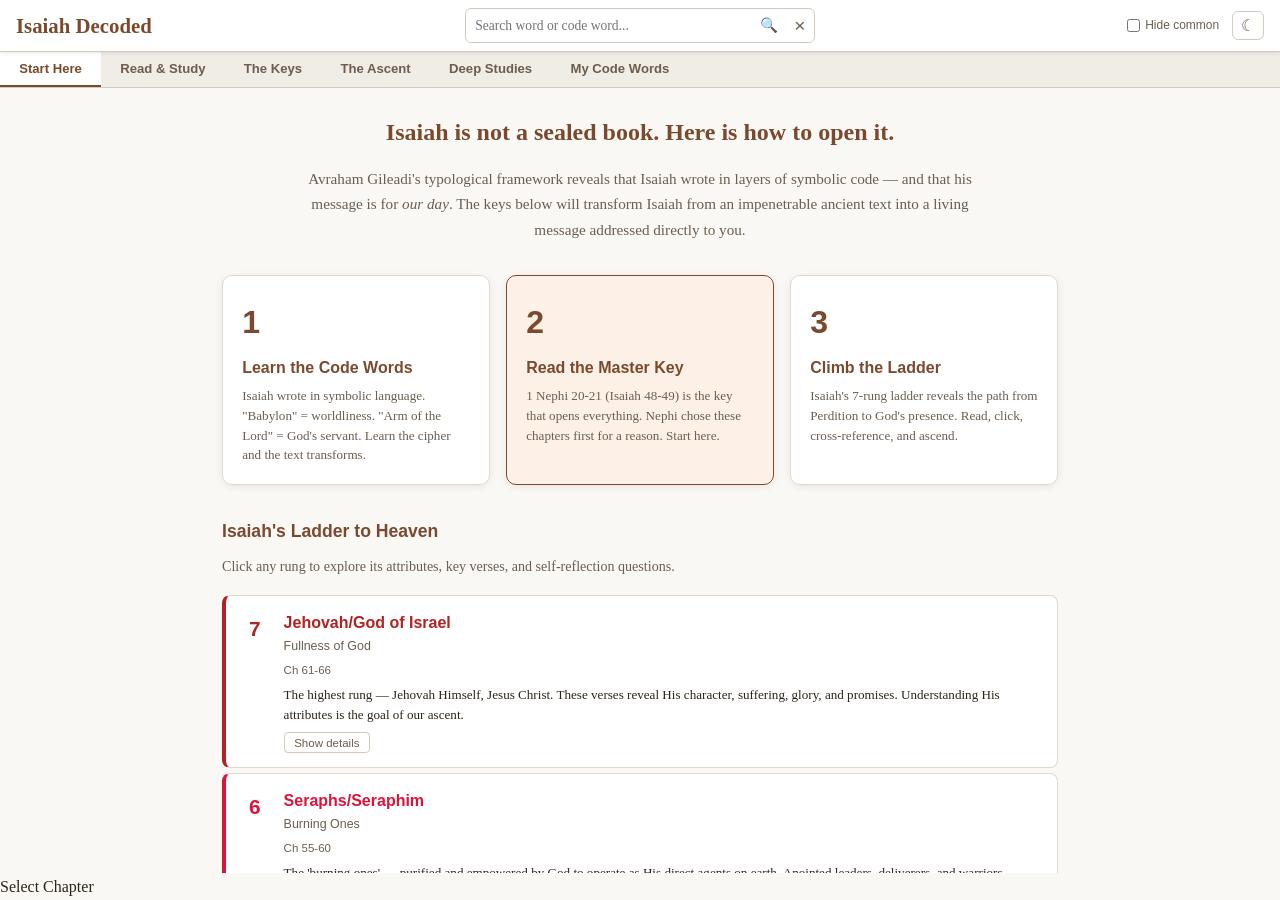
==== commit 9b6c51ad: "Mobile: bottom sheet with 3 snap points, chapter picker, toolbar overlay - Bottom bar with Study Too" ====
--- a/index.html
+++ b/index.html
@@ -84,13 +84,17 @@
         <div id="chapterList" class="chapter-list"></div>
       </nav>
       <main id="readingPanel" class="reading-panel">
-        <h2 id="chapterTitle" class="chapter-title">Isaiah 1</h2>
+        <div class="chapter-title-row">
+          <h2 id="chapterTitle" class="chapter-title">Isaiah 1</h2>
+          <button class="mob-chapter-btn" id="mobChapterBtn" onclick="toggleMobileChapterPicker()" style="display:none;">Ch &#9660;</button>
+        </div>
         <div id="rungBadge" class="rung-badge" style="display:none;"></div>
         <div id="versesContainer" class="verses-container"></div>
         <div id="highlightToolbar" class="highlight-toolbar"></div>
       </main>
       <div class="sidebar-resize-handle" id="sidebarResizeHandle"></div>
       <aside class="concordance-panel" id="concordancePanelAside">
+        <div class="mob-drag-handle" id="mobDragHandle"><div class="mob-drag-pill"></div></div>
         <div class="sidebar-tabs">
           <button class="sidebar-tab active" data-panel="concordance" onclick="switchSidebarTab('concordance')">Concordance</button>
           <button class="sidebar-tab" data-panel="groups" onclick="switchSidebarTab('groups')">Groups</button>
@@ -165,7 +169,29 @@
   </div>
 
   <!-- Mobile sidebar toggle -->
-  <button id="mobileSidebarBtn" onclick="toggleMobileSidebar()" title="Open sidebar" style="display:none;position:fixed;bottom:12px;right:12px;z-index:600;width:50px;height:50px;border-radius:50%;background:#7b4a2e;color:#fff;border:none;box-shadow:0 3px 12px rgba(0,0,0,0.3);cursor:pointer;font-size:1.3rem;align-items:center;justify-content:center;">&#9776;</button>
+  <!-- Mobile chapter picker -->
+  <div id="mobChapterDropdown" class="mob-chapter-dropdown" onclick="if(event.target===this)closeMobileChapterPicker()">
+    <div class="mob-chapter-grid">
+      <div class="mob-chapter-grid-title">Select Chapter</div>
+      <div class="mob-chapter-grid-items" id="mobChapterGridItems"></div>
+    </div>
+  </div>
+
+  <!-- Mobile bottom bar -->
+  <div id="mobileBottomBar" style="display:none;">
+    <button class="mob-bar-btn" onclick="MobileSheet.toggleToolbar()" title="Highlight tools">&#x1F3A8;</button>
+    <button class="mob-bar-btn mob-bar-main" onclick="MobileSheet.snapTo('half')" title="Open study panel">&#9776; Study Tools</button>
+    <button class="mob-bar-btn" onclick="MobileSheet.toggleToolbar()" title="Legend">&#x1F50D;</button>
+  </div>
+
+  <!-- Mobile toolbar overlay -->
+  <div id="mobileToolbarOverlay" style="display:none;">
+    <div class="mob-toolbar-header">
+      <span>Highlight Tools</span>
+      <button onclick="MobileSheet.toggleToolbar()">&times;</button>
+    </div>
+    <div id="mobileToolbarContent"></div>
+  </div>
 
   <!-- Scripts -->
   <script src="data/isaiah-data.js"></script>
--- a/styles.css
+++ b/styles.css
@@ -109,7 +109,10 @@
 .reading-panel { flex: 1; overflow-y: auto; padding: 1.2rem 2rem; scroll-behavior: smooth; }
 .reading-panel::-webkit-scrollbar { width: 8px; }
 .reading-panel::-webkit-scrollbar-thumb { background: var(--scrollbar); border-radius: 4px; }
+.chapter-title-row { display: flex; align-items: center; gap: 0.5rem; }
 .chapter-title { font-size: 1.4rem; color: var(--accent); margin-bottom: 0.3rem; }
+.mob-chapter-btn { display: none; font-family: -apple-system,BlinkMacSystemFont,'Segoe UI',sans-serif; font-size: 0.75rem; font-weight: 600; padding: 0.3rem 0.6rem; border: 1px solid var(--accent); border-radius: 6px; background: var(--accent-bg); color: var(--accent); cursor: pointer; white-space: nowrap; margin-bottom: 0.3rem; }
+.mob-chapter-btn:active { background: var(--accent); color: #fff; }
 .rung-badge { font-family: -apple-system,BlinkMacSystemFont,'Segoe UI',sans-serif; font-size: 0.65rem; padding: 0.15rem 0.5rem; border-radius: 10px; font-weight: 600; cursor: pointer; display: inline-block; margin: 0.1rem 0.1rem; transition: all 0.15s; }
 .rung-badge:hover { opacity: 0.85; transform: scale(1.05); }
 .rung-primary { color: #fff; }
@@ -137,16 +140,23 @@
 .word:hover { background: var(--word-hover); }
 .word.selected { background: var(--word-active); color: #fff; border-radius: 3px; padding: 0 3px; }
 
-/* Mobile sidebar toggle button */
-.mobile-sidebar-toggle { display: none; position: fixed; bottom: 12px; right: 12px; z-index: 600; width: 50px; height: 50px; border-radius: 50%; background: var(--accent); color: #fff; border: none; box-shadow: 0 3px 12px rgba(0,0,0,0.3); cursor: pointer; font-size: 1.3rem; align-items: center; justify-content: center; transition: transform 0.2s; }
-.mobile-sidebar-toggle:active { transform: scale(0.9); }
-.mobile-sidebar-toggle.open { background: #c62828; }
-
-/* Mobile sidebar close button */
-.mobile-sidebar-close { display: none; }
-@media (max-width: 850px) {
-  .mobile-sidebar-close { display: block; position: absolute; top: 8px; right: 12px; background: none; border: none; font-size: 1.5rem; color: var(--text-muted); cursor: pointer; z-index: 10; }
-}
+/* Mobile bottom bar */
+#mobileBottomBar { display: none; position: fixed; bottom: 0; left: 0; right: 0; z-index: 500; background: var(--accent); padding: 0.4rem 0.5rem; justify-content: center; align-items: center; gap: 0.5rem; box-shadow: 0 -2px 10px rgba(0,0,0,0.2); }
+.mob-bar-btn { background: none; border: 1px solid rgba(255,255,255,0.3); border-radius: 8px; color: #fff; font-family: -apple-system,BlinkMacSystemFont,'Segoe UI',sans-serif; font-size: 0.75rem; padding: 0.4rem 0.6rem; cursor: pointer; }
+.mob-bar-btn:active { opacity: 0.7; }
+.mob-bar-main { font-weight: 700; font-size: 0.85rem; padding: 0.5rem 1.2rem; background: rgba(255,255,255,0.15); border-radius: 20px; }
+
+/* Mobile drag handle */
+.mob-drag-handle { display: none; padding: 0.5rem 0 0.2rem; cursor: grab; text-align: center; flex-shrink: 0; }
+.mob-drag-pill { width: 40px; height: 5px; border-radius: 3px; background: var(--border); margin: 0 auto; }
+.mob-drag-handle:active { cursor: grabbing; }
+.mob-drag-handle:active .mob-drag-pill { background: var(--accent); }
+
+/* Mobile toolbar overlay */
+#mobileToolbarOverlay { display: none; position: fixed; bottom: 50px; left: 0; right: 0; z-index: 550; background: var(--bg-panel); border-top: 2px solid var(--accent); border-radius: 12px 12px 0 0; padding: 0.5rem; box-shadow: 0 -4px 16px rgba(0,0,0,0.2); max-height: 40vh; overflow-y: auto; }
+.mob-toolbar-header { display: flex; justify-content: space-between; align-items: center; padding: 0 0.3rem 0.4rem; border-bottom: 1px solid var(--border); margin-bottom: 0.4rem; }
+.mob-toolbar-header span { font-family: -apple-system,BlinkMacSystemFont,'Segoe UI',sans-serif; font-size: 0.85rem; font-weight: 700; color: var(--accent); }
+.mob-toolbar-header button { background: none; border: none; font-size: 1.3rem; color: var(--text-muted); cursor: pointer; }
 
 /* Sidebar resize handle */
 .sidebar-resize-handle { width: 5px; cursor: col-resize; background: var(--border); flex-shrink: 0; transition: background 0.15s; position: relative; z-index: 10; }
@@ -344,10 +354,11 @@
   .ascent-container, .deep-container, .start-container { padding: 1rem; }
   .verses-container { margin-right: 10px; }
 
-  /* Mobile sidebar: slide-up panel */
+  /* Mobile sidebar: slide-up panel with 3 snap points */
   .sidebar-resize-handle { display: none; }
+  .mob-drag-handle { display: block; }
   .concordance-panel {
-    position: fixed;
+    position: fixed !important;
     bottom: 0;
     left: 0;
     right: 0;
@@ -361,26 +372,35 @@
     border-radius: 16px 16px 0 0;
     box-shadow: 0 -4px 20px rgba(0,0,0,0.2);
     transform: translateY(100%);
-    transition: transform 0.3s ease;
     display: flex !important;
   }
+  /* Half screen */
   .concordance-panel.mobile-open {
     transform: translateY(0);
+    height: 55vh;
   }
-
-  /* Mobile sidebar toggle button */
-  .mobile-sidebar-toggle {
-    display: flex !important;
+  /* Full screen */
+  .concordance-panel.mobile-full {
+    height: 100vh;
+    border-radius: 0;
   }
+  /* Give reading panel bottom padding so content isn't hidden behind bottom bar */
+  .reading-panel { padding-bottom: 60px !important; }
 
   /* Adjust study layout */
   .study-layout { flex-direction: column; }
-  .chapter-nav { width: 100%; flex-direction: row; height: auto; border-right: none; border-bottom: 1px solid var(--border); }
-  .nav-header { display: none; }
-  .chapter-list { display: flex; flex-direction: row; overflow-x: auto; padding: 0.2rem; gap: 0.1rem; }
-  .chapter-list::-webkit-scrollbar { height: 3px; }
-  .chapter-btn { min-width: 30px; padding: 0.3rem 0.1rem; font-size: 0.7rem; }
-  .rung-dot { width: 4px; height: 4px; }
+  .chapter-nav { display: none; }
+
+  /* Mobile chapter dropdown */
+  .mob-chapter-btn { display: flex !important; }
+  .mob-chapter-dropdown { display: none; position: fixed; top: 0; left: 0; right: 0; bottom: 0; z-index: 400; background: rgba(0,0,0,0.4); }
+  .mob-chapter-dropdown.open { display: flex; align-items: flex-start; justify-content: center; padding-top: 100px; }
+  .mob-chapter-grid { background: var(--bg-panel); border-radius: 12px; padding: 1rem; max-width: 340px; width: 90%; max-height: 60vh; overflow-y: auto; box-shadow: 0 8px 32px rgba(0,0,0,0.3); }
+  .mob-chapter-grid-title { font-family: -apple-system,BlinkMacSystemFont,'Segoe UI',sans-serif; font-size: 0.85rem; font-weight: 700; color: var(--accent); margin-bottom: 0.5rem; text-align: center; }
+  .mob-chapter-grid-items { display: grid; grid-template-columns: repeat(6, 1fr); gap: 0.3rem; }
+  .mob-ch-btn { padding: 0.4rem; border: 1px solid var(--border); border-radius: 6px; background: none; cursor: pointer; font-family: -apple-system,BlinkMacSystemFont,'Segoe UI',sans-serif; font-size: 0.8rem; text-align: center; color: var(--text); }
+  .mob-ch-btn:hover { background: var(--bg-hover); }
+  .mob-ch-btn.active { background: var(--accent); color: #fff; border-color: var(--accent); }
 
   /* Toolbar compact on mobile */
   .highlight-toolbar { padding: 0.2rem 0.4rem; }
